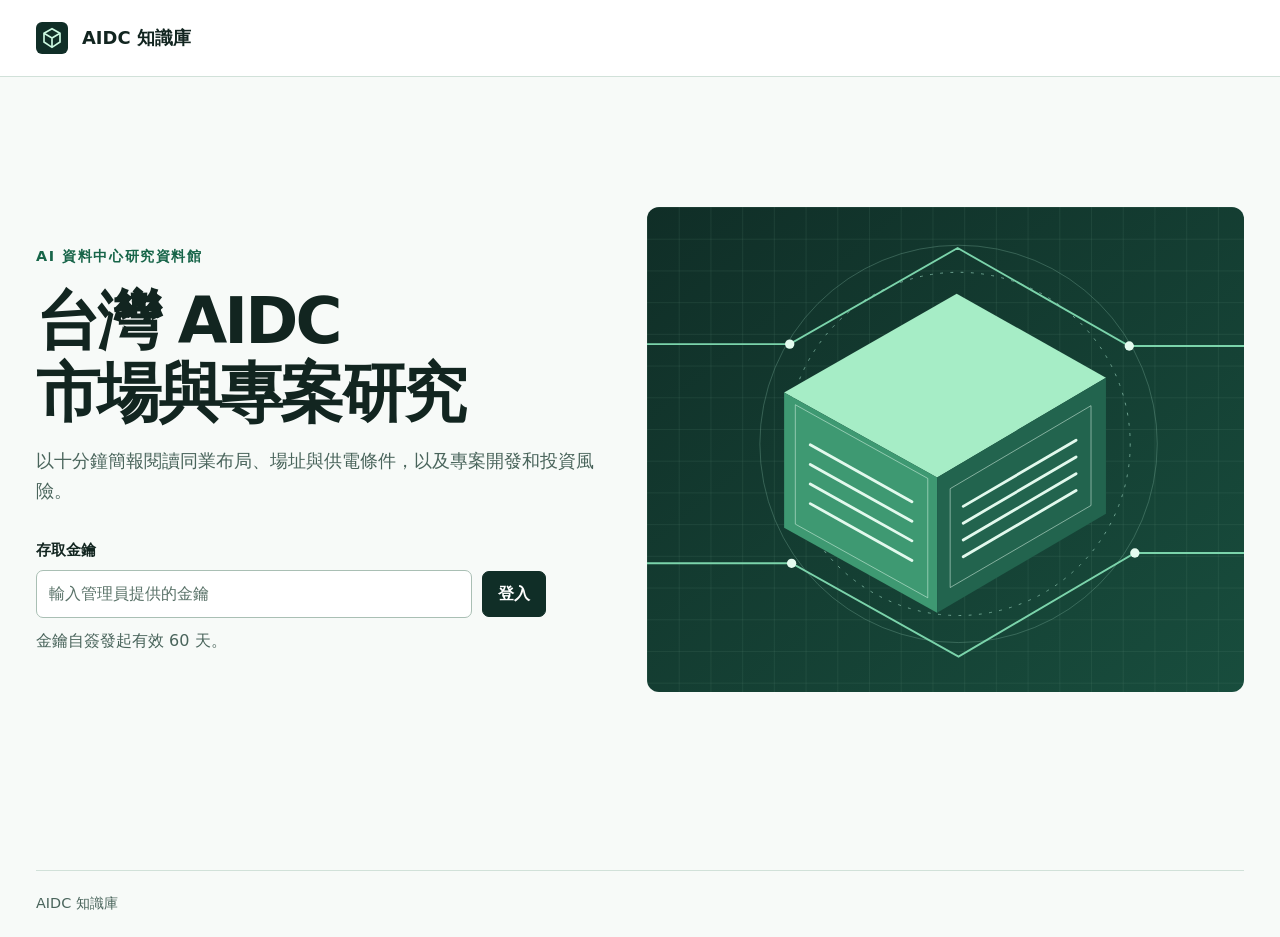
==== index.html @ 84bd7fef "Render source-backed SVG figures in AIDC presentations" ====
<!doctype html>
<html lang="zh-Hant">
<head>
  <meta charset="utf-8">
  <meta name="viewport" content="width=device-width,initial-scale=1">
  <meta name="referrer" content="no-referrer">
  <meta name="robots" content="noindex,nofollow">
  <meta http-equiv="Content-Security-Policy" content="default-src 'self'; script-src 'self'; style-src 'self'; img-src 'self' data:; connect-src https://cowljafosekwvxithwjd.supabase.co; base-uri 'none'; form-action 'none'; object-src 'none'">
  <title>AIDC 知識庫</title>
  <link rel="icon" type="image/svg+xml" href="./assets/mark.svg">
  <link rel="stylesheet" href="./style.css?v=2">
  <script type="module" src="./app.js?v=2"></script>
</head>
<body>
  <a class="skip" href="#main">跳到主要內容</a>
  <header class="bar">
    <div class="bound bar-inner">
      <a class="brand" href="#home"><img src="./assets/mark.svg" width="32" height="32" alt="">AIDC 知識庫</a>
      <nav id="nav" aria-label="網站功能" hidden>
        <a href="#home">資料館</a>
        <a id="admin-nav" href="#keys" hidden>金鑰管理</a>
        <button class="button quiet" id="logout" type="button">登出</button>
      </nav>
    </div>
  </header>
  <main id="main" class="bound" tabindex="-1">
    <section id="gate" class="gate">
      <div>
        <p class="eyebrow">AI 資料中心研究資料館</p>
        <h1>台灣 AIDC<br>市場與專案研究</h1>
        <p class="intro">以十分鐘簡報閱讀同業布局、場址與供電條件，以及專案開發和投資風險。</p>
        <form id="login">
          <label for="access-key">存取金鑰</label>
          <div class="login-row">
            <input id="access-key" type="password" autocomplete="off" autocapitalize="none" spellcheck="false" required maxlength="69" placeholder="輸入管理員提供的金鑰">
            <button class="button primary" type="submit">登入</button>
          </div>
          <p id="login-message" class="message" role="status">金鑰自簽發起有效 60 天。</p>
        </form>
      </div>
      <img class="gate-art" src="./assets/gate.svg" alt="" width="640" height="520">
    </section>
    <section id="screen" hidden></section>
  </main>
  <footer class="bound footer">AIDC 知識庫</footer>
  <noscript><p>請開啟 JavaScript 以登入並閱讀簡報。</p></noscript>
</body>
</html>
---- style.css ----
:root { color-scheme: light; --ink:#122520; --muted:#49645b; --accent:#176549; --wash:#edf5f1; --line:#d1e1d9; --white:#fff; --dark:#102e27; font-family:"Segoe UI","Microsoft JhengHei",system-ui,sans-serif; background:#f7faf8; color:var(--ink); line-height:1.65 }
* { box-sizing:border-box }
body { margin:0 }
[hidden] { display:none !important }
.bound { width:min(1240px,calc(100% - 72px)); margin-inline:auto }
.bar { background:var(--white); border-bottom:1px solid var(--line) }
.bar-inner,.brand,nav { display:flex; align-items:center; gap:14px }
.bar-inner { min-height:76px; justify-content:space-between }
.brand { font-size:1.12rem; font-weight:800; text-decoration:none; color:var(--ink) }
nav { gap:22px }
a { color:var(--accent); text-underline-offset:3px }
:focus-visible { outline:3px solid #27886a; outline-offset:3px }
h1,h2,h3,p { margin:0 }
h1 { font-size:clamp(2.1rem,5vw,4.6rem); line-height:1.13; letter-spacing:-.045em; font-weight:800 }
h2 { margin-bottom:.7rem }
h3 { line-height:1.35 }
.eyebrow { font-size:.9rem; letter-spacing:.11em; font-weight:800; color:var(--accent); margin-bottom:1rem }
.intro { font-size:1.12rem; margin-top:1.05rem; max-width:660px; color:var(--muted) }
.gate { min-height:calc(100svh - 155px); display:grid; grid-template-columns:.97fr 1.03fr; gap:4%; align-items:center; padding-block:60px }
.gate-art { width:100%; height:auto; border-radius:12px }
form label,.filters label,.deck-controls label { font-weight:700; font-size:.92rem }
.gate form { margin-top:32px; max-width:510px }
.login-row { display:flex; gap:10px; align-items:center; margin-top:6px }
input,select,button { font:inherit }
input,select { min-width:0; padding:10px 12px; min-height:46px; border:1px solid #a9bfb4; border-radius:7px; background:#fff; color:var(--ink) }
input { width:100% }
input::placeholder { color:#597268 }
.button { min-height:44px; border:1px solid #adc2b8; border-radius:7px; padding:9px 15px; color:var(--ink); background:#fff; font-weight:700; cursor:pointer; white-space:nowrap }
.button:hover:not(:disabled) { border-color:var(--accent); background:var(--wash) }
.button.primary { background:var(--dark); border-color:var(--dark); color:#fff }
.button.primary:hover:not(:disabled) { background:#175846 }
.button.quiet { background:transparent }
.button:disabled { opacity:.5; cursor:default }
.page-heading { padding:55px 0 29px }
.page-heading h1 { font-size:clamp(2.1rem,4vw,3.8rem) }
.filters { display:grid; grid-template-columns:minmax(210px,2.6fr) minmax(120px,1fr) minmax(120px,1fr); gap:16px; background:var(--wash); padding:18px; border:1px solid var(--line); border-radius:10px }
.filters input,.filters select,.deck-controls select { width:100%; display:block; margin-top:5px }
.cards { display:grid; grid-template-columns:repeat(3,minmax(0,1fr)); gap:22px }
.card { border:1px solid var(--line); background:#fff; border-radius:10px; overflow:hidden }
.card-link { display:flex; flex-direction:column; height:100%; text-decoration:none; color:var(--ink) }
.card-link img { width:100%; height:auto; aspect-ratio:16/9; object-fit:cover; display:block }
.card-link:hover h3 { color:var(--accent); text-decoration:underline }
.card-link:focus-visible { outline-offset:-4px }
.card-body { padding:21px; display:flex; flex-direction:column; gap:10px; flex:1 }
.card-body h3 { font-size:1.4rem }
.card-body p { color:var(--muted) }
.card-meta { font-size:.88rem; font-weight:750 }
.card-action { padding-top:8px; margin-top:auto; color:var(--accent); font-weight:750 }
.result-count { margin:21px 0 12px }
.empty { grid-column:1/-1; border:1px dashed #adc2b8; border-radius:9px; padding:36px; background:white }
.muted,.message { color:var(--muted) }
.message { margin-top:.6rem; min-height:1.65em }
.footer { border-top:1px solid var(--line); padding:21px 0; margin-top:48px; font-size:.9rem; color:var(--muted) }
.deck-head { display:flex; align-items:center; justify-content:space-between; gap:14px; margin:24px 0 11px }
.slide { background:#fff; border:1px solid var(--line); border-top:6px solid var(--dark); border-radius:10px; padding:clamp(22px,4.1vw,56px); min-height:470px }
.slide h1 { font-size:clamp(1.8rem,3.9vw,3.3rem); max-width:980px }
.slide-lead { margin:17px 0 21px; max-width:920px; font-size:1.16rem; color:var(--muted) }
.deck-cover { float:right; width:min(42%,500px); height:auto; margin:0 0 14px 24px; border-radius:8px }
.evidence-figure { max-width:740px; margin:0 0 20px }
.evidence-figure img { display:block; width:100%; height:auto; border:1px solid var(--line); border-radius:8px }
.evidence-figure figcaption { margin-top:7px; color:var(--muted); font-size:.94rem }
.points { margin:0; display:block }
.points div { border-top:1px solid var(--line); padding:13px 0 }
.points dt { font-weight:800; color:var(--accent) }
.points dd { margin:4px 0 0 }
.slide-foot { display:flex; align-items:center; justify-content:space-between; margin-top:20px; color:var(--muted); gap:25px; clear:both }
progress { max-width:50%; width:150px; accent-color:var(--accent) }
.deck-controls { display:flex; gap:12px; align-items:flex-end; flex-wrap:wrap; margin:15px 0 }
.deck-controls label { min-width:155px; flex:1 }
.notes,.source-box,.receipt { background:var(--wash); border:1px solid var(--line); border-radius:9px; padding:17px 20px; margin:12px 0 }
.notes p { margin-top:6px }
.source-box summary { cursor:pointer; font-weight:750 }
.sources { padding-left:1.3rem; margin:7px 0 0 }
.key-form { grid-template-columns:2fr 1fr 1fr auto; align-items:end }
.key-row { display:flex; align-items:center; justify-content:space-between; gap:12px; padding:16px 0; border-bottom:1px solid var(--line) }
.row-actions { display:flex; gap:8px }
.receipt .login-row { margin-bottom:12px }
.skip { position:absolute; top:-100px; left:12px; padding:8px 12px; background:#fff; z-index:2 }
.skip:focus { top:8px }
@media(max-width:900px) {
  .bound { width:calc(100% - 40px) }
  .cards { grid-template-columns:repeat(2,minmax(0,1fr)) }
  .gate { gap:20px }
}
@media(max-width:640px) {
  .bound { width:calc(100% - 28px) }
  .bar-inner { min-height:62px; flex-wrap:wrap; padding-block:9px }
  nav { gap:10px; font-size:.91rem }
  .gate { display:flex; flex-direction:column; align-items:stretch; justify-content:center; gap:25px; padding:34px 0 }
  .gate-art { aspect-ratio:16/9; object-fit:cover }
  .filters { grid-template-columns:repeat(2,minmax(0,1fr)); gap:11px }
  .filters label:first-child { grid-column:1/-1 }
  .cards { grid-template-columns:1fr }
  .page-heading { padding:28px 0 18px }
  .deck-head { display:block }
  .deck-cover { float:none; margin:0 0 13px; width:100% }
  .key-row { align-items:flex-start; flex-direction:column }
}
@media print {
  .bar,.deck-head,.deck-controls,.footer,.slide-foot { display:none }
  .bound { width:100% }
  .slide { min-height:0; border:none; padding:0 }
}
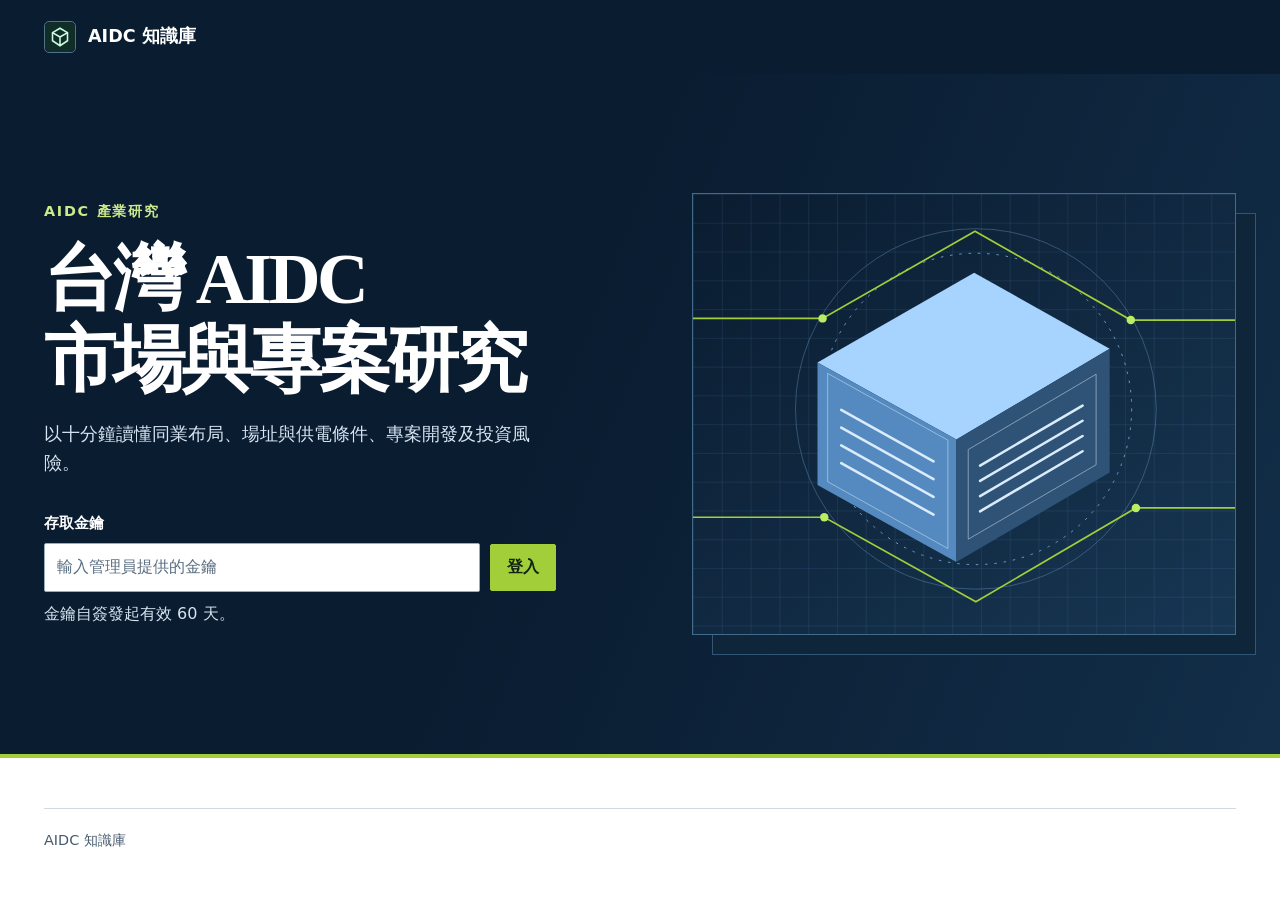
==== commit d8ab44f4: "Restyle AIDC hub as an editorial research library" ====
--- a/index.html
+++ b/index.html
@@ -8,8 +8,8 @@
   <meta http-equiv="Content-Security-Policy" content="default-src 'self'; script-src 'self'; style-src 'self'; img-src 'self' data:; connect-src https://cowljafosekwvxithwjd.supabase.co; base-uri 'none'; form-action 'none'; object-src 'none'">
   <title>AIDC 知識庫</title>
   <link rel="icon" type="image/svg+xml" href="./assets/mark.svg">
-  <link rel="stylesheet" href="./style.css?v=2">
-  <script type="module" src="./app.js?v=2"></script>
+  <link rel="stylesheet" href="./style.css?v=3">
+  <script type="module" src="./app.js?v=4"></script>
 </head>
 <body>
   <a class="skip" href="#main">跳到主要內容</a>
@@ -23,24 +23,26 @@
       </nav>
     </div>
   </header>
-  <main id="main" class="bound" tabindex="-1">
+  <main id="main" tabindex="-1">
     <section id="gate" class="gate">
-      <div>
-        <p class="eyebrow">AI 資料中心研究資料館</p>
-        <h1>台灣 AIDC<br>市場與專案研究</h1>
-        <p class="intro">以十分鐘簡報閱讀同業布局、場址與供電條件，以及專案開發和投資風險。</p>
-        <form id="login">
-          <label for="access-key">存取金鑰</label>
-          <div class="login-row">
-            <input id="access-key" type="password" autocomplete="off" autocapitalize="none" spellcheck="false" required maxlength="69" placeholder="輸入管理員提供的金鑰">
-            <button class="button primary" type="submit">登入</button>
-          </div>
-          <p id="login-message" class="message" role="status">金鑰自簽發起有效 60 天。</p>
-        </form>
+      <div class="bound gate-inner">
+        <div class="gate-copy">
+          <p class="eyebrow">AIDC 產業研究</p>
+          <h1>台灣 AIDC<br>市場與專案研究</h1>
+          <p class="intro">以十分鐘讀懂同業布局、場址與供電條件、專案開發及投資風險。</p>
+          <form id="login">
+            <label for="access-key">存取金鑰</label>
+            <div class="login-row">
+              <input id="access-key" type="password" autocomplete="off" autocapitalize="none" spellcheck="false" required maxlength="69" placeholder="輸入管理員提供的金鑰">
+              <button class="button primary" type="submit">登入</button>
+            </div>
+            <p id="login-message" class="message" role="status">金鑰自簽發起有效 60 天。</p>
+          </form>
+        </div>
+        <img class="gate-art" src="./assets/gate.svg?v=2" alt="" width="640" height="520">
       </div>
-      <img class="gate-art" src="./assets/gate.svg" alt="" width="640" height="520">
     </section>
-    <section id="screen" hidden></section>
+    <section id="screen" class="bound" hidden></section>
   </main>
   <footer class="bound footer">AIDC 知識庫</footer>
   <noscript><p>請開啟 JavaScript 以登入並閱讀簡報。</p></noscript>
--- a/style.css
+++ b/style.css
@@ -1,103 +1,141 @@
-:root { color-scheme: light; --ink:#122520; --muted:#49645b; --accent:#176549; --wash:#edf5f1; --line:#d1e1d9; --white:#fff; --dark:#102e27; font-family:"Segoe UI","Microsoft JhengHei",system-ui,sans-serif; background:#f7faf8; color:var(--ink); line-height:1.65 }
-* { box-sizing:border-box }
-body { margin:0 }
-[hidden] { display:none !important }
-.bound { width:min(1240px,calc(100% - 72px)); margin-inline:auto }
-.bar { background:var(--white); border-bottom:1px solid var(--line) }
-.bar-inner,.brand,nav { display:flex; align-items:center; gap:14px }
-.bar-inner { min-height:76px; justify-content:space-between }
-.brand { font-size:1.12rem; font-weight:800; text-decoration:none; color:var(--ink) }
-nav { gap:22px }
-a { color:var(--accent); text-underline-offset:3px }
-:focus-visible { outline:3px solid #27886a; outline-offset:3px }
-h1,h2,h3,p { margin:0 }
-h1 { font-size:clamp(2.1rem,5vw,4.6rem); line-height:1.13; letter-spacing:-.045em; font-weight:800 }
-h2 { margin-bottom:.7rem }
-h3 { line-height:1.35 }
-.eyebrow { font-size:.9rem; letter-spacing:.11em; font-weight:800; color:var(--accent); margin-bottom:1rem }
-.intro { font-size:1.12rem; margin-top:1.05rem; max-width:660px; color:var(--muted) }
-.gate { min-height:calc(100svh - 155px); display:grid; grid-template-columns:.97fr 1.03fr; gap:4%; align-items:center; padding-block:60px }
-.gate-art { width:100%; height:auto; border-radius:12px }
-form label,.filters label,.deck-controls label { font-weight:700; font-size:.92rem }
-.gate form { margin-top:32px; max-width:510px }
-.login-row { display:flex; gap:10px; align-items:center; margin-top:6px }
-input,select,button { font:inherit }
-input,select { min-width:0; padding:10px 12px; min-height:46px; border:1px solid #a9bfb4; border-radius:7px; background:#fff; color:var(--ink) }
-input { width:100% }
-input::placeholder { color:#597268 }
-.button { min-height:44px; border:1px solid #adc2b8; border-radius:7px; padding:9px 15px; color:var(--ink); background:#fff; font-weight:700; cursor:pointer; white-space:nowrap }
-.button:hover:not(:disabled) { border-color:var(--accent); background:var(--wash) }
-.button.primary { background:var(--dark); border-color:var(--dark); color:#fff }
-.button.primary:hover:not(:disabled) { background:#175846 }
-.button.quiet { background:transparent }
-.button:disabled { opacity:.5; cursor:default }
-.page-heading { padding:55px 0 29px }
-.page-heading h1 { font-size:clamp(2.1rem,4vw,3.8rem) }
-.filters { display:grid; grid-template-columns:minmax(210px,2.6fr) minmax(120px,1fr) minmax(120px,1fr); gap:16px; background:var(--wash); padding:18px; border:1px solid var(--line); border-radius:10px }
-.filters input,.filters select,.deck-controls select { width:100%; display:block; margin-top:5px }
-.cards { display:grid; grid-template-columns:repeat(3,minmax(0,1fr)); gap:22px }
-.card { border:1px solid var(--line); background:#fff; border-radius:10px; overflow:hidden }
-.card-link { display:flex; flex-direction:column; height:100%; text-decoration:none; color:var(--ink) }
-.card-link img { width:100%; height:auto; aspect-ratio:16/9; object-fit:cover; display:block }
-.card-link:hover h3 { color:var(--accent); text-decoration:underline }
-.card-link:focus-visible { outline-offset:-4px }
-.card-body { padding:21px; display:flex; flex-direction:column; gap:10px; flex:1 }
-.card-body h3 { font-size:1.4rem }
-.card-body p { color:var(--muted) }
-.card-meta { font-size:.88rem; font-weight:750 }
-.card-action { padding-top:8px; margin-top:auto; color:var(--accent); font-weight:750 }
-.result-count { margin:21px 0 12px }
-.empty { grid-column:1/-1; border:1px dashed #adc2b8; border-radius:9px; padding:36px; background:white }
-.muted,.message { color:var(--muted) }
-.message { margin-top:.6rem; min-height:1.65em }
-.footer { border-top:1px solid var(--line); padding:21px 0; margin-top:48px; font-size:.9rem; color:var(--muted) }
-.deck-head { display:flex; align-items:center; justify-content:space-between; gap:14px; margin:24px 0 11px }
-.slide { background:#fff; border:1px solid var(--line); border-top:6px solid var(--dark); border-radius:10px; padding:clamp(22px,4.1vw,56px); min-height:470px }
-.slide h1 { font-size:clamp(1.8rem,3.9vw,3.3rem); max-width:980px }
-.slide-lead { margin:17px 0 21px; max-width:920px; font-size:1.16rem; color:var(--muted) }
-.deck-cover { float:right; width:min(42%,500px); height:auto; margin:0 0 14px 24px; border-radius:8px }
-.evidence-figure { max-width:740px; margin:0 0 20px }
-.evidence-figure img { display:block; width:100%; height:auto; border:1px solid var(--line); border-radius:8px }
-.evidence-figure figcaption { margin-top:7px; color:var(--muted); font-size:.94rem }
-.points { margin:0; display:block }
-.points div { border-top:1px solid var(--line); padding:13px 0 }
-.points dt { font-weight:800; color:var(--accent) }
-.points dd { margin:4px 0 0 }
-.slide-foot { display:flex; align-items:center; justify-content:space-between; margin-top:20px; color:var(--muted); gap:25px; clear:both }
-progress { max-width:50%; width:150px; accent-color:var(--accent) }
-.deck-controls { display:flex; gap:12px; align-items:flex-end; flex-wrap:wrap; margin:15px 0 }
-.deck-controls label { min-width:155px; flex:1 }
-.notes,.source-box,.receipt { background:var(--wash); border:1px solid var(--line); border-radius:9px; padding:17px 20px; margin:12px 0 }
-.notes p { margin-top:6px }
-.source-box summary { cursor:pointer; font-weight:750 }
-.sources { padding-left:1.3rem; margin:7px 0 0 }
-.key-form { grid-template-columns:2fr 1fr 1fr auto; align-items:end }
-.key-row { display:flex; align-items:center; justify-content:space-between; gap:12px; padding:16px 0; border-bottom:1px solid var(--line) }
-.row-actions { display:flex; gap:8px }
-.receipt .login-row { margin-bottom:12px }
-.skip { position:absolute; top:-100px; left:12px; padding:8px 12px; background:#fff; z-index:2 }
-.skip:focus { top:8px }
-@media(max-width:900px) {
-  .bound { width:calc(100% - 40px) }
-  .cards { grid-template-columns:repeat(2,minmax(0,1fr)) }
-  .gate { gap:20px }
+:root {
+  color-scheme: light;
+  --navy: #0a1c30;
+  --ink: #122942;
+  --muted: #475b6e;
+  --blue: #245c88;
+  --blue-light: #548abf;
+  --green: #a1ce39;
+  --paper: #fff;
+  --wash: #f2f6fa;
+  --line: #cfdae4;
+  --heading: Georgia, "Noto Serif TC", "Source Han Serif TC", "PMingLiU", serif;
+  font-family: "Segoe UI", "Microsoft JhengHei", system-ui, sans-serif;
+  color: var(--ink);
+  background: var(--paper);
+  line-height: 1.65;
 }
-@media(max-width:640px) {
-  .bound { width:calc(100% - 28px) }
-  .bar-inner { min-height:62px; flex-wrap:wrap; padding-block:9px }
-  nav { gap:10px; font-size:.91rem }
-  .gate { display:flex; flex-direction:column; align-items:stretch; justify-content:center; gap:25px; padding:34px 0 }
-  .gate-art { aspect-ratio:16/9; object-fit:cover }
-  .filters { grid-template-columns:repeat(2,minmax(0,1fr)); gap:11px }
-  .filters label:first-child { grid-column:1/-1 }
-  .cards { grid-template-columns:1fr }
-  .page-heading { padding:28px 0 18px }
-  .deck-head { display:block }
-  .deck-cover { float:none; margin:0 0 13px; width:100% }
-  .key-row { align-items:flex-start; flex-direction:column }
+* { box-sizing: border-box }
+body { margin: 0 }
+[hidden] { display: none !important }
+.bound { width: min(1200px, calc(100% - 88px)); margin-inline: auto }
+.bar { background: var(--navy); color: #fff }
+.bar-inner, .brand, nav { display: flex; align-items: center }
+.bar-inner { min-height: 74px; justify-content: space-between; gap: 16px }
+.brand { gap: 12px; color: #fff; text-decoration: none; font-size: 1.1rem; font-weight: 750 }
+.brand img { border: 1px solid #50738c; border-radius: 5px }
+nav { gap: 23px }
+nav a { color: #edf6ff; text-decoration: none }
+nav a:hover { text-decoration: underline }
+a { color: var(--blue); text-underline-offset: .22em }
+:focus-visible { outline: 3px solid #3877a7; outline-offset: 4px }
+.bar :focus-visible, .gate :focus-visible { outline-color: #c4ed65 }
+h1, h2, h3, p { margin: 0 }
+h1 { font-family: var(--heading); font-size: clamp(2.35rem, 5.6vw, 5.4rem); font-weight: 700; line-height: 1.14; letter-spacing: -.047em; overflow-wrap: anywhere }
+h2 { margin-bottom: .7rem }
+h3 { line-height: 1.35 }
+.eyebrow { font-size: .9rem; color: var(--blue); letter-spacing: .12em; font-weight: 750; margin-bottom: .9rem }
+.intro { font-size: 1.12rem; margin-top: 1.05rem; max-width: 660px; color: var(--muted) }
+.gate { position: relative; isolation: isolate; background: linear-gradient(112deg, var(--navy) 44%, #122e49); color: #fff; border-bottom: 4px solid var(--green) }
+.gate-inner { min-height: min(680px, calc(100svh - 74px)); display: grid; grid-template-columns: minmax(0, 1.04fr) minmax(0, .96fr); gap: 5%; align-items: center; padding-block: clamp(52px, 8vw, 113px) }
+.gate-copy { position: relative; z-index: 1 }
+.gate .eyebrow { color: #cce98b }
+.gate .intro { color: #d7e5f3; max-width: 32rem }
+.gate-art { display: block; width: 100%; height: auto; border: 1px solid #426b8b; box-shadow: 20px 20px 0 -1px #0f253a, 20px 20px 0 #325477 }
+.gate form { margin-top: 32px; width: min(100%, 32rem) }
+.gate .message { color: #d6e4f0 }
+.gate .button.primary { background: var(--green); border-color: var(--green); color: #122410 }
+.gate .button.primary:hover:not(:disabled) { background: #b8e45c; border-color: #b8e45c }
+form label, .filters label, .deck-controls label { font-weight: 700; font-size: .93rem }
+.login-row { display: flex; gap: 10px; align-items: center; margin-top: 7px }
+input, select, button { font: inherit }
+input, select { min-width: 0; min-height: 46px; padding: 10px 12px; border: 1px solid #98acc0; border-radius: 2px; background: #fff; color: var(--ink) }
+input { width: 100% }
+input::placeholder { color: #5a6d80 }
+.button { min-height: 44px; border: 1px solid #9cb0c2; border-radius: 2px; padding: 9px 16px; color: var(--ink); background: #fff; font-weight: 700; cursor: pointer; white-space: nowrap }
+.button:hover:not(:disabled) { border-color: var(--blue); background: var(--wash) }
+.button.primary { background: var(--navy); border-color: var(--navy); color: #fff }
+.button.primary:hover:not(:disabled) { background: #234c72 }
+.bar .button.quiet { background: transparent; border-color: #6f91ad; color: #fff }
+.bar .button.quiet:hover { background: #1d3a55 }
+.button:disabled { opacity: .5; cursor: default }
+.page-heading { border-bottom: 1px solid var(--line); padding: clamp(34px, 6.2vw, 82px) 0 29px }
+.page-heading h1 { font-size: clamp(2.4rem, 5vw, 4.3rem) }
+.filters { display: grid; grid-template-columns: minmax(210px, 2.5fr) minmax(120px, 1fr) minmax(120px, 1fr); gap: 16px; margin-top: 24px; background: var(--wash); padding: 16px 20px 19px; border-top: 2px solid var(--blue-light) }
+.filters input, .filters select, .deck-controls select { width: 100%; display: block; margin-top: 5px }
+.cards { display: grid; grid-template-columns: repeat(3, minmax(0, 1fr)); gap: 28px }
+.card { min-width: 0; border-bottom: 1px solid var(--line); background: #fff }
+.card-link { display: flex; flex-direction: column; height: 100%; text-decoration: none; color: var(--ink) }
+.card img { width: 100%; height: auto; aspect-ratio: 16/9; object-fit: cover; display: block }
+.card-link:hover h3 { color: var(--blue); text-decoration: underline }
+.card-link:focus-visible { outline-offset: 4px }
+.card-body { padding: 17px 0 21px; display: flex; flex-direction: column; gap: 9px; flex: 1 }
+.card-body h3 { font-size: clamp(1.25rem, 2.25vw, 1.6rem); letter-spacing: -.02em }
+.card-body p { color: var(--muted) }
+.card-meta { font-size: .88rem; font-weight: 750 }
+.card-action { padding-top: 8px; margin-top: auto; color: var(--blue); font-weight: 750 }
+.card.featured { grid-column: 1/-1; background: var(--wash); border-bottom: 0 }
+.featured .card-link { display: grid; grid-template-columns: minmax(0, 1.06fr) minmax(0, .94fr) }
+.featured img { height: 100%; min-height: 255px; max-height: 350px }
+.featured .card-body { padding: clamp(20px, 4vw, 48px); justify-content: center; border-left: 4px solid var(--green) }
+.featured h3 { font-family: var(--heading); font-size: clamp(1.62rem, 3vw, 2.6rem) }
+.featured .card-action { margin-top: 3px }
+.result-count { margin: 19px 0 11px }
+.empty { grid-column: 1/-1; border: 1px solid var(--line); padding: 28px; background: var(--wash); margin-top: 12px }
+.muted, .message { color: var(--muted) }
+.message { margin-top: .6rem; min-height: 1.65em }
+.footer { margin-top: 50px; padding-block: 20px; border-top: 1px solid var(--line); font-size: .9rem; color: var(--muted) }
+.deck-head { display: flex; align-items: center; justify-content: space-between; gap: 14px; margin: 25px 0 12px }
+.slide { background: #fff; border: 1px solid var(--line); border-top: 5px solid var(--navy); padding: clamp(20px, 4vw, 54px); min-height: 465px }
+.slide h1 { font-size: clamp(1.88rem, 4vw, 3.55rem); max-width: 980px }
+.slide-lead { margin: 16px 0 22px; max-width: 920px; font-size: 1.14rem; color: var(--muted) }
+.deck-cover { float: right; width: min(42%, 500px); height: auto; margin: 0 0 15px 24px }
+.evidence-figure { max-width: 740px; margin: 0 0 20px }
+.evidence-figure img { display: block; width: 100%; height: auto; border: 1px solid var(--line) }
+.evidence-figure figcaption { margin-top: 7px; color: var(--muted); font-size: .94rem }
+.points { margin: 0 }
+.points div { border-top: 1px solid var(--line); padding: 13px 0 }
+.points dt { font-weight: 800; color: var(--blue) }
+.points dd { margin: 4px 0 0 }
+.slide-foot { display: flex; align-items: center; justify-content: space-between; margin-top: 20px; color: var(--muted); gap: 25px; clear: both }
+progress { max-width: 50%; width: 150px; accent-color: var(--blue) }
+.deck-controls { display: flex; gap: 12px; align-items: flex-end; flex-wrap: wrap; margin: 15px 0 }
+.deck-controls label { min-width: 155px; flex: 1 }
+.notes, .source-box, .receipt { background: var(--wash); border-left: 3px solid var(--blue-light); padding: 17px 20px; margin: 13px 0 }
+.notes p { margin-top: 6px; max-width: 76ch }
+.source-box summary { cursor: pointer; font-weight: 750 }
+.sources { padding-left: 1.3rem; margin: 7px 0 0 }
+.key-form { grid-template-columns: 2fr 1fr 1fr auto; align-items: end }
+.key-row { display: flex; align-items: center; justify-content: space-between; gap: 12px; padding: 16px 0; border-bottom: 1px solid var(--line) }
+.row-actions { display: flex; gap: 8px }
+.receipt .login-row { margin-bottom: 12px }
+.skip { position: absolute; top: -100px; left: 12px; padding: 8px 12px; background: #fff; z-index: 2 }
+.skip:focus { top: 8px }
+@media (max-width: 900px) {
+  .bound { width: calc(100% - 44px) }
+  .cards { grid-template-columns: repeat(2, minmax(0, 1fr)); gap: 21px }
+  .gate-inner { gap: 25px }
+  .gate-art { box-shadow: 9px 9px 0 -1px #0f253a, 9px 9px 0 #325477 }
+}
+@media (max-width: 650px) {
+  .bound { width: calc(100% - 32px) }
+  .bar-inner { min-height: 61px; flex-wrap: wrap; padding-block: 8px }
+  nav { gap: 12px; font-size: .92rem }
+  .gate-inner { grid-template-columns: 1fr; gap: 28px; padding-block: 43px 34px }
+  .gate-art { aspect-ratio: 16/9; object-fit: cover; object-position: center 53%; box-shadow: none }
+  .gate h1 { font-size: clamp(2.22rem, 8.8vw, 3.25rem) }
+  .filters { grid-template-columns: repeat(2, minmax(0, 1fr)); gap: 11px; padding: 12px }
+  .filters label:first-child { grid-column: 1/-1 }
+  .cards { grid-template-columns: 1fr }
+  .featured .card-link { grid-template-columns: 1fr }
+  .featured img { min-height: 0 }
+  .featured .card-body { border-left: 0; border-top: 4px solid var(--green) }
+  .deck-head { display: block }
+  .deck-cover { float: none; margin: 0 0 14px; width: 100% }
+  .key-row { align-items: flex-start; flex-direction: column }
 }
 @media print {
-  .bar,.deck-head,.deck-controls,.footer,.slide-foot { display:none }
-  .bound { width:100% }
-  .slide { min-height:0; border:none; padding:0 }
+  .bar, .deck-head, .deck-controls, .footer, .slide-foot { display: none }
+  .bound { width: 100% }
+  .slide { min-height: 0; border: none; padding: 0 }
 }
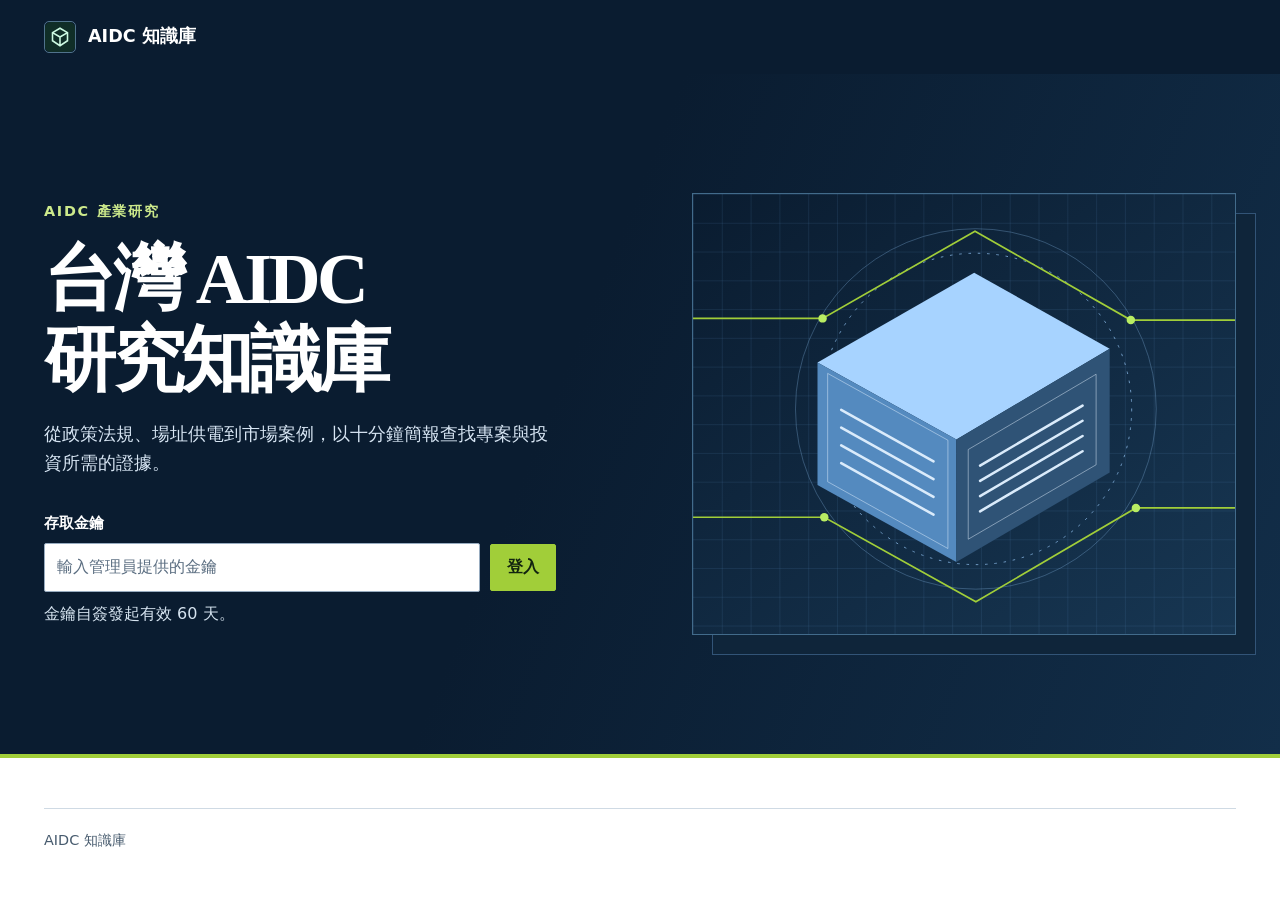
==== commit 9bb26a3e: "Publish the AIDC policy and regulations collection" ====
--- a/index.html
+++ b/index.html
@@ -8,8 +8,8 @@
   <meta http-equiv="Content-Security-Policy" content="default-src 'self'; script-src 'self'; style-src 'self'; img-src 'self' data:; connect-src https://cowljafosekwvxithwjd.supabase.co; base-uri 'none'; form-action 'none'; object-src 'none'">
   <title>AIDC 知識庫</title>
   <link rel="icon" type="image/svg+xml" href="./assets/mark.svg">
-  <link rel="stylesheet" href="./style.css?v=3">
-  <script type="module" src="./app.js?v=4"></script>
+  <link rel="stylesheet" href="./style.css?v=4">
+  <script type="module" src="./app.js?v=5"></script>
 </head>
 <body>
   <a class="skip" href="#main">跳到主要內容</a>
@@ -18,6 +18,7 @@
       <a class="brand" href="#home"><img src="./assets/mark.svg" width="32" height="32" alt="">AIDC 知識庫</a>
       <nav id="nav" aria-label="網站功能" hidden>
         <a href="#home">資料館</a>
+        <a href="#policies">政策法規</a>
         <a id="admin-nav" href="#keys" hidden>金鑰管理</a>
         <button class="button quiet" id="logout" type="button">登出</button>
       </nav>
@@ -28,8 +29,8 @@
       <div class="bound gate-inner">
         <div class="gate-copy">
           <p class="eyebrow">AIDC 產業研究</p>
-          <h1>台灣 AIDC<br>市場與專案研究</h1>
-          <p class="intro">以十分鐘讀懂同業布局、場址與供電條件、專案開發及投資風險。</p>
+          <h1>台灣 AIDC<br>研究知識庫</h1>
+          <p class="intro">從政策法規、場址供電到市場案例，以十分鐘簡報查找專案與投資所需的證據。</p>
           <form id="login">
             <label for="access-key">存取金鑰</label>
             <div class="login-row">
--- a/style.css
+++ b/style.css
@@ -61,7 +61,13 @@
 .button:disabled { opacity: .5; cursor: default }
 .page-heading { border-bottom: 1px solid var(--line); padding: clamp(34px, 6.2vw, 82px) 0 29px }
 .page-heading h1 { font-size: clamp(2.4rem, 5vw, 4.3rem) }
+.collections { display: grid; grid-template-columns: minmax(0, 3fr) minmax(0, 1fr); gap: 12px; margin-top: 20px }
+.collection-link { display: flex; flex-wrap: wrap; align-items: center; gap: 4px 22px; padding: 16px 20px; border-left: 4px solid var(--green); background: var(--navy); color: #fff; text-decoration: none }
+.collection-link strong { font-size: 1.13rem }
+.collection-link span { color: #d7e5f3 }
+.collection-link:hover strong { text-decoration: underline }
 .filters { display: grid; grid-template-columns: minmax(210px, 2.5fr) minmax(120px, 1fr) minmax(120px, 1fr); gap: 16px; margin-top: 24px; background: var(--wash); padding: 16px 20px 19px; border-top: 2px solid var(--blue-light) }
+.collection-filters { grid-template-columns: minmax(210px, 2.5fr) minmax(120px, 1fr) }
 .filters input, .filters select, .deck-controls select { width: 100%; display: block; margin-top: 5px }
 .cards { display: grid; grid-template-columns: repeat(3, minmax(0, 1fr)); gap: 28px }
 .card { min-width: 0; border-bottom: 1px solid var(--line); background: #fff }
@@ -82,6 +88,8 @@
 .featured .card-action { margin-top: 3px }
 .result-count { margin: 19px 0 11px }
 .empty { grid-column: 1/-1; border: 1px solid var(--line); padding: 28px; background: var(--wash); margin-top: 12px }
+.book-empty { display: flex; flex-wrap: wrap; align-items: center; gap: 18px }
+.book-empty img { width: min(240px, 100%); height: auto }
 .muted, .message { color: var(--muted) }
 .message { margin-top: .6rem; min-height: 1.65em }
 .footer { margin-top: 50px; padding-block: 20px; border-top: 1px solid var(--line); font-size: .9rem; color: var(--muted) }
@@ -120,11 +128,12 @@
 @media (max-width: 650px) {
   .bound { width: calc(100% - 32px) }
   .bar-inner { min-height: 61px; flex-wrap: wrap; padding-block: 8px }
-  nav { gap: 12px; font-size: .92rem }
+  nav { gap: 12px; font-size: .92rem; flex-wrap: wrap }
   .gate-inner { grid-template-columns: 1fr; gap: 28px; padding-block: 43px 34px }
   .gate-art { aspect-ratio: 16/9; object-fit: cover; object-position: center 53%; box-shadow: none }
   .gate h1 { font-size: clamp(2.22rem, 8.8vw, 3.25rem) }
   .filters { grid-template-columns: repeat(2, minmax(0, 1fr)); gap: 11px; padding: 12px }
+  .collection-filters, .collections { grid-template-columns: minmax(0, 1fr) }
   .filters label:first-child { grid-column: 1/-1 }
   .cards { grid-template-columns: 1fr }
   .featured .card-link { grid-template-columns: 1fr }
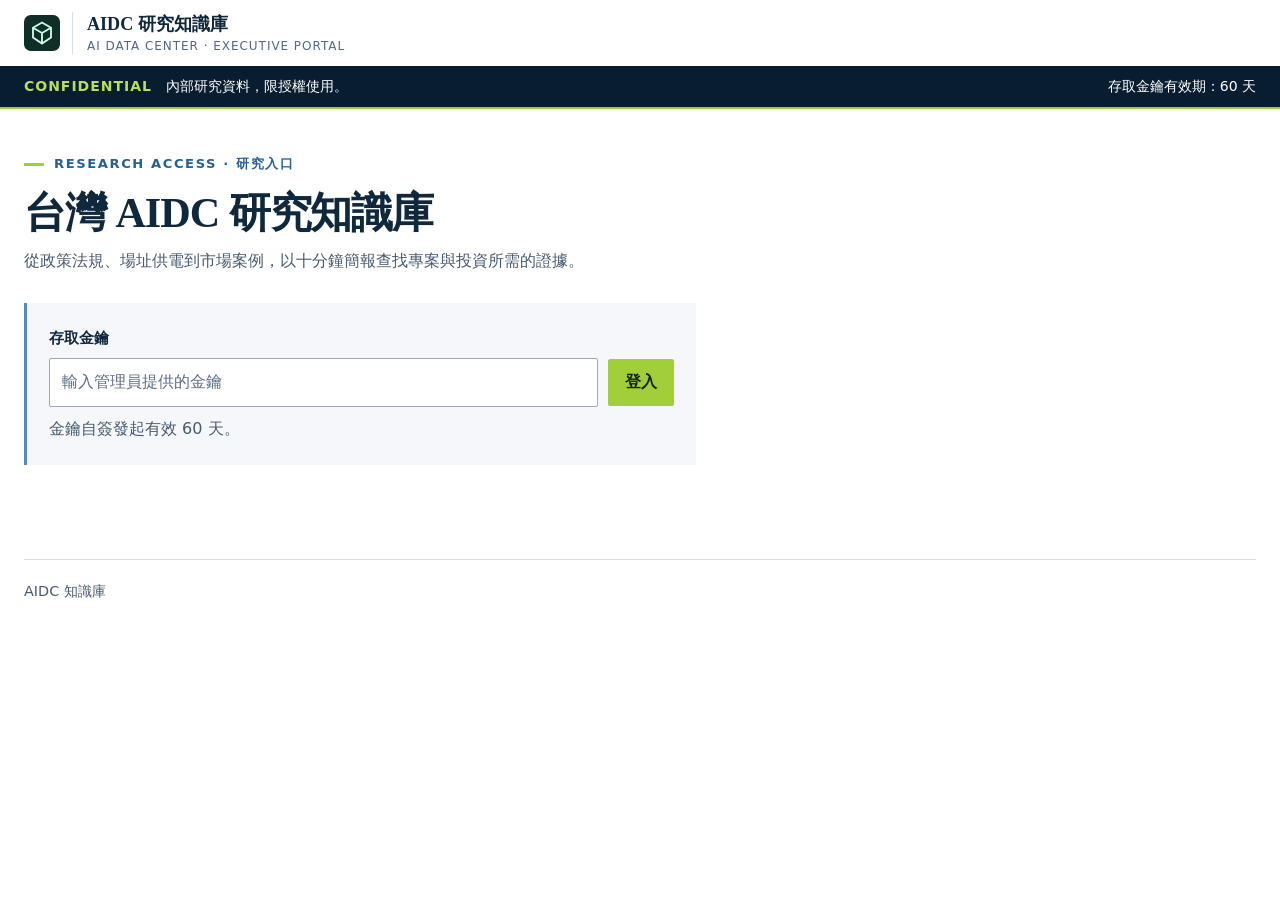
==== commit f9639270: "Align AIDC research catalog with executive portal layout" ====
--- a/index.html
+++ b/index.html
@@ -1,51 +1,19 @@
 <!doctype html>
-<html lang="zh-Hant">
-<head>
-  <meta charset="utf-8">
-  <meta name="viewport" content="width=device-width,initial-scale=1">
-  <meta name="referrer" content="no-referrer">
-  <meta name="robots" content="noindex,nofollow">
-  <meta http-equiv="Content-Security-Policy" content="default-src 'self'; script-src 'self'; style-src 'self'; img-src 'self' data:; connect-src https://cowljafosekwvxithwjd.supabase.co; base-uri 'none'; form-action 'none'; object-src 'none'">
-  <title>AIDC 知識庫</title>
-  <link rel="icon" type="image/svg+xml" href="./assets/mark.svg">
-  <link rel="stylesheet" href="./style.css?v=4">
-  <script type="module" src="./app.js?v=5"></script>
-</head>
-<body>
-  <a class="skip" href="#main">跳到主要內容</a>
-  <header class="bar">
-    <div class="bound bar-inner">
-      <a class="brand" href="#home"><img src="./assets/mark.svg" width="32" height="32" alt="">AIDC 知識庫</a>
-      <nav id="nav" aria-label="網站功能" hidden>
-        <a href="#home">資料館</a>
-        <a href="#policies">政策法規</a>
-        <a id="admin-nav" href="#keys" hidden>金鑰管理</a>
-        <button class="button quiet" id="logout" type="button">登出</button>
-      </nav>
-    </div>
-  </header>
-  <main id="main" tabindex="-1">
-    <section id="gate" class="gate">
-      <div class="bound gate-inner">
-        <div class="gate-copy">
-          <p class="eyebrow">AIDC 產業研究</p>
-          <h1>台灣 AIDC<br>研究知識庫</h1>
-          <p class="intro">從政策法規、場址供電到市場案例，以十分鐘簡報查找專案與投資所需的證據。</p>
-          <form id="login">
-            <label for="access-key">存取金鑰</label>
-            <div class="login-row">
-              <input id="access-key" type="password" autocomplete="off" autocapitalize="none" spellcheck="false" required maxlength="69" placeholder="輸入管理員提供的金鑰">
-              <button class="button primary" type="submit">登入</button>
-            </div>
-            <p id="login-message" class="message" role="status">金鑰自簽發起有效 60 天。</p>
-          </form>
-        </div>
-        <img class="gate-art" src="./assets/gate.svg?v=2" alt="" width="640" height="520">
-      </div>
-    </section>
-    <section id="screen" class="bound" hidden></section>
-  </main>
-  <footer class="bound footer">AIDC 知識庫</footer>
-  <noscript><p>請開啟 JavaScript 以登入並閱讀簡報。</p></noscript>
-</body>
-</html>
+<html lang="zh-Hant"><head>
+<meta charset="utf-8"><meta name="viewport" content="width=device-width,initial-scale=1">
+<meta name="referrer" content="no-referrer"><meta name="robots" content="noindex,nofollow">
+<meta http-equiv="Content-Security-Policy" content="default-src 'self'; script-src 'self'; style-src 'self'; img-src 'self' data:; connect-src https://cowljafosekwvxithwjd.supabase.co; base-uri 'none'; form-action 'none'; object-src 'none'">
+<title>AIDC 知識庫</title><link rel="icon" href="./assets/mark.svg"><link rel="stylesheet" href="./style.css?v=4"><link rel="stylesheet" href="./portal.css?v=1"><script type="module" src="./app.js?v=7"></script>
+</head><body>
+<a class="skip" href="#main">跳到主要內容</a>
+<header class="bar"><div class="bound bar-inner">
+<a class="brand" href="#home"><img src="./assets/mark.svg" width="36" height="36" alt=""><span>AIDC 研究知識庫<small>AI DATA CENTER · EXECUTIVE PORTAL</small></span></a>
+<nav id="nav" aria-label="網站功能" hidden><a href="#home">資料館</a><a href="#policies">政策法規</a><a href="#books">書籍簡報</a><a id="admin-nav" href="#keys" hidden>金鑰管理</a><button class="button quiet" id="logout" type="button">登出</button></nav>
+</div></header>
+<aside class="ribbon"><div class="bound"><span><b>CONFIDENTIAL</b>　內部研究資料，限授權使用。</span><span id="validity">存取金鑰有效期：60 天</span></div></aside>
+<main id="main" tabindex="-1"><section id="gate" class="gate"><div class="bound gate-inner"><div class="gate-copy">
+<p class="eyebrow">RESEARCH ACCESS · 研究入口</p><h1>台灣 AIDC 研究知識庫</h1><p class="intro">從政策法規、場址供電到市場案例，以十分鐘簡報查找專案與投資所需的證據。</p>
+<form id="login"><label for="access-key">存取金鑰</label><div class="login-row"><input id="access-key" type="password" autocomplete="off" autocapitalize="none" spellcheck="false" required maxlength="69" placeholder="輸入管理員提供的金鑰"><button class="button primary" type="submit">登入</button></div><p id="login-message" class="message" role="status">金鑰自簽發起有效 60 天。</p></form>
+</div></div></section><section id="screen" class="bound" hidden></section></main>
+<footer class="bound footer">AIDC 知識庫</footer><noscript>請開啟 JavaScript 以登入並閱讀簡報。</noscript>
+</body></html>
--- a/portal.css
+++ b/portal.css
@@ -0,0 +1,20 @@
+:root{--navy:#081e30;--ink:#10283c;--blue:#265f99;--wash:#f5f7fa;--line:#d5dfea}
+.bound{width:min(1504px,calc(100% - 48px))}
+.bar,.gate{background:white;color:var(--ink)}
+.bar-inner{min-height:66px}.brand,nav a{color:var(--ink)}.brand span{padding-left:14px;border-left:1px solid var(--line);font:700 1.13rem var(--heading)}
+.brand small{display:block;margin-top:2px;color:#526780;letter-spacing:.08em;font:500 .75rem/1.4 system-ui}.brand img{border:0}
+nav a{padding:18px 2px 15px;border-bottom:3px solid transparent;font-weight:650}nav a[aria-current]{border-color:var(--navy)}
+.bar .quiet{color:var(--ink);background:white;border:1px solid var(--line)}
+.ribbon{background:var(--navy);color:white;border-bottom:2px solid var(--green);font-size:.875rem}
+.ribbon .bound{display:flex;justify-content:space-between;gap:6px 18px;padding-block:9px;flex-wrap:wrap}.ribbon b{color:#bbde5a;letter-spacing:.07em}
+.gate{border:0}.gate-inner{display:block;min-height:0;padding-block:44px}.gate .eyebrow,.eyebrow{color:var(--blue);font-size:.82rem}.eyebrow:before{content:"";display:inline-block;vertical-align:middle;width:20px;height:3px;background:var(--green);margin-right:10px}
+.gate h1,.page-heading h1{font-size:clamp(2rem,3.3vw,3rem);letter-spacing:-.025em}.gate .intro,.gate .message{color:var(--muted)}.gate .intro{max-width:60ch}
+.gate form{margin-top:28px;padding:22px;background:var(--wash);border-left:3px solid var(--blue-light);width:min(100%,42rem)}.gate form label{color:var(--ink)}.gate .primary{background:var(--navy);color:white}
+.page-heading{padding:34px 0 24px;border:0}.intro{max-width:80ch;margin-top:.7rem;font-size:1rem}
+.metrics{display:grid;grid-template-columns:repeat(4,1fr);border-top:2px solid var(--navy);border-bottom:1px solid var(--line)}
+.metrics div{padding:15px 20px;border-right:1px solid var(--line)}.metrics div:last-child{border-right:0}.metrics strong,.metrics span{display:block}.metrics strong{font:700 2.5rem/1.2 Georgia,serif}.metrics div:first-child strong{color:var(--blue)}.metrics span,.register small{color:var(--muted);font-size:.9rem}
+.list-heading{margin:26px 0 10px;font:700 1.35rem var(--heading)}.filters{margin-top:8px;border:1px solid var(--line);border-left:3px solid var(--blue-light)}
+.register table{width:100%;border-collapse:collapse;border-top:2px solid var(--navy)}.register th,.register td{text-align:left;padding:12px;border-bottom:1px solid var(--line)}
+.register th{background:var(--wash);font-size:.88rem}.register td:not(:first-child){white-space:nowrap}.register a{font-weight:700}.register small{display:block;margin-top:3px}.register tr:hover td{background:#f7faff}
+@media(max-width:700px){.bound{width:calc(100% - 32px)}.bar-inner{flex-wrap:wrap;padding-block:9px}.bar nav{gap:12px}.bar nav a{padding:2px 0}.metrics{grid-template-columns:repeat(2,1fr)}.metrics div{border-bottom:1px solid var(--line)}.metrics div:nth-child(2){border-right:0}.register th,.register td{padding:8px 4px}.register th:nth-child(3),.register td:nth-child(3){display:none}.register small{line-height:1.4}.register td:not(:first-child){font-size:.84rem}.gate form{padding:15px}.gate-inner{padding-block:30px}}
+@media print{.ribbon{display:none}}
